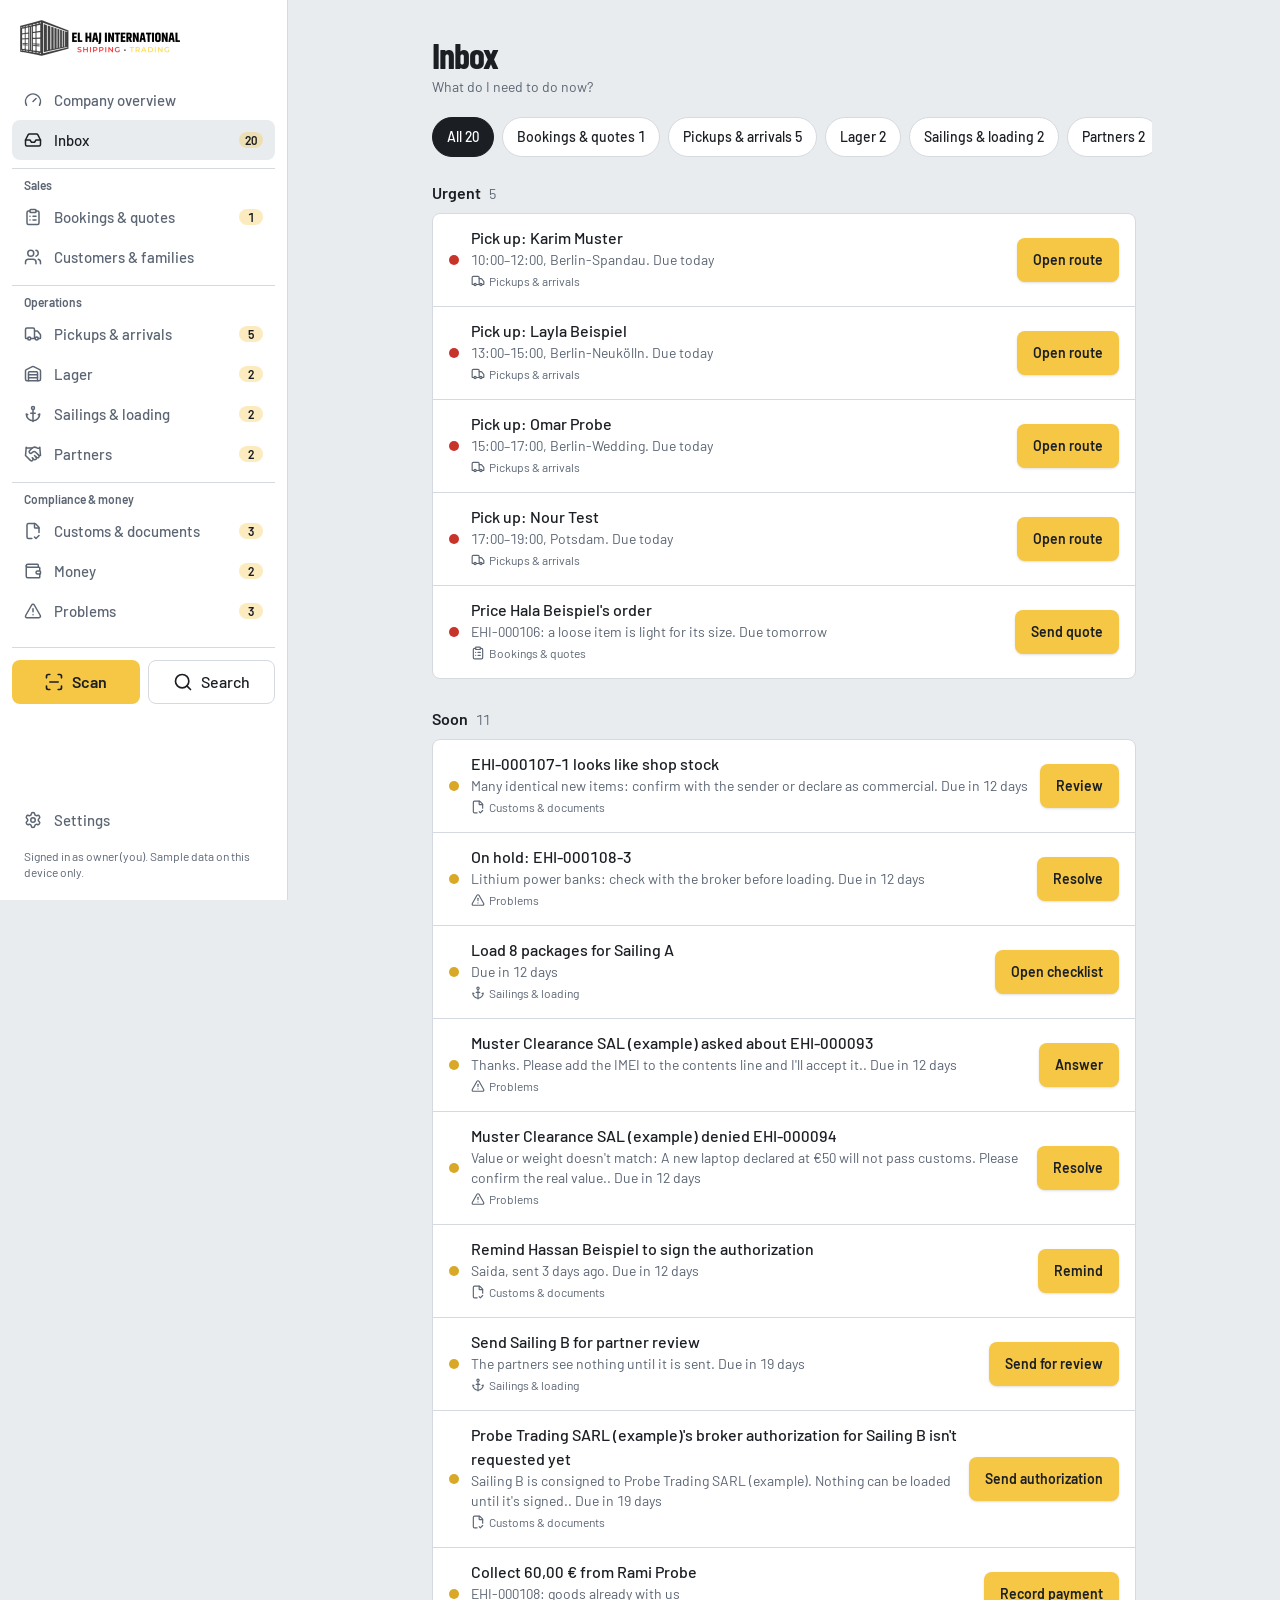
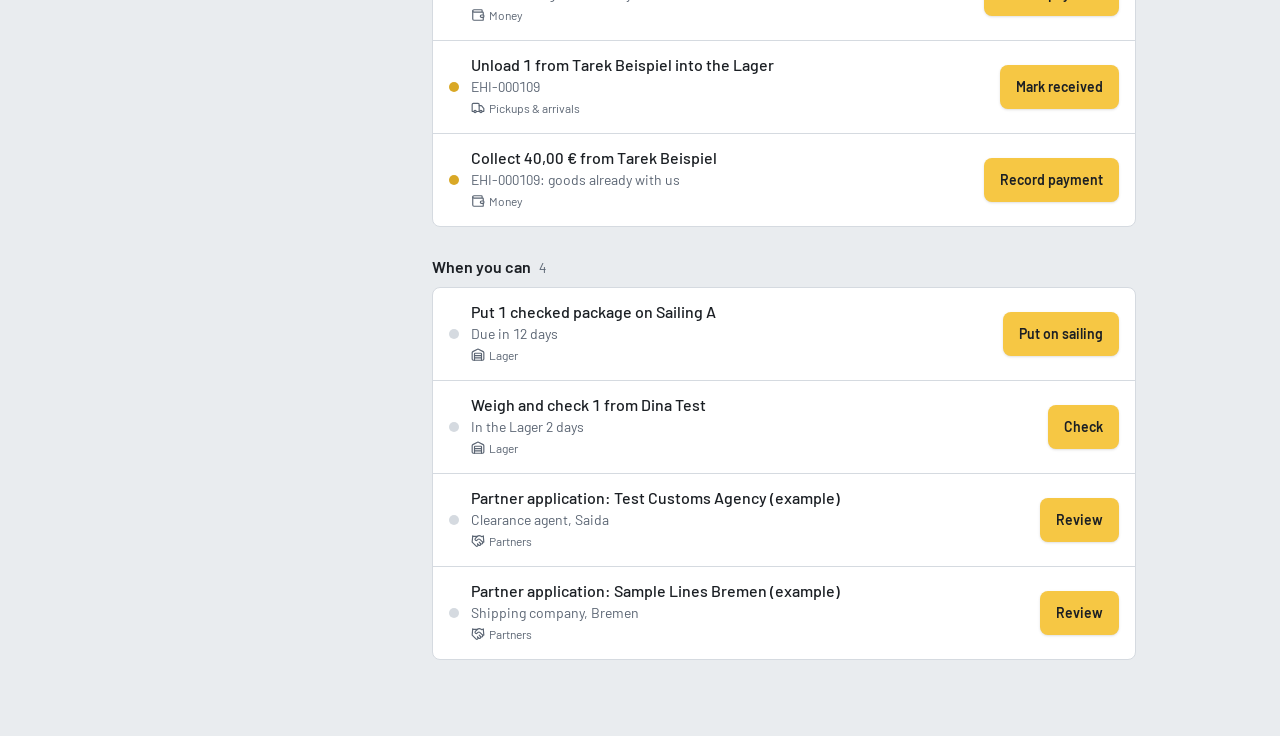
==== index.html @ d8e8bce8 "Demo build: owner app and partner portal (sample data)" ====
<!doctype html>
<html lang="en" dir="ltr">
  <head>
    <meta charset="UTF-8" />
    <meta name="viewport" content="width=device-width, initial-scale=1.0, viewport-fit=cover" />
    <meta name="theme-color" content="#E9ECEF" media="(prefers-color-scheme: light)" />
    <meta name="theme-color" content="#0B1220" media="(prefers-color-scheme: dark)" />
    <link rel="icon" type="image/webp" href="./logo-icon.webp" />
    <title>El Haj — Operations</title>
    <script type="module" crossorigin src="./assets/main-BtuXA7Lp.js"></script>
    <link rel="modulepreload" crossorigin href="./assets/TipBox-3A9NHaC2.js">
    <link rel="stylesheet" crossorigin href="./assets/TipBox-BIeC2spY.css">
  </head>
  <body>
    <div id="root"></div>
  </body>
</html>
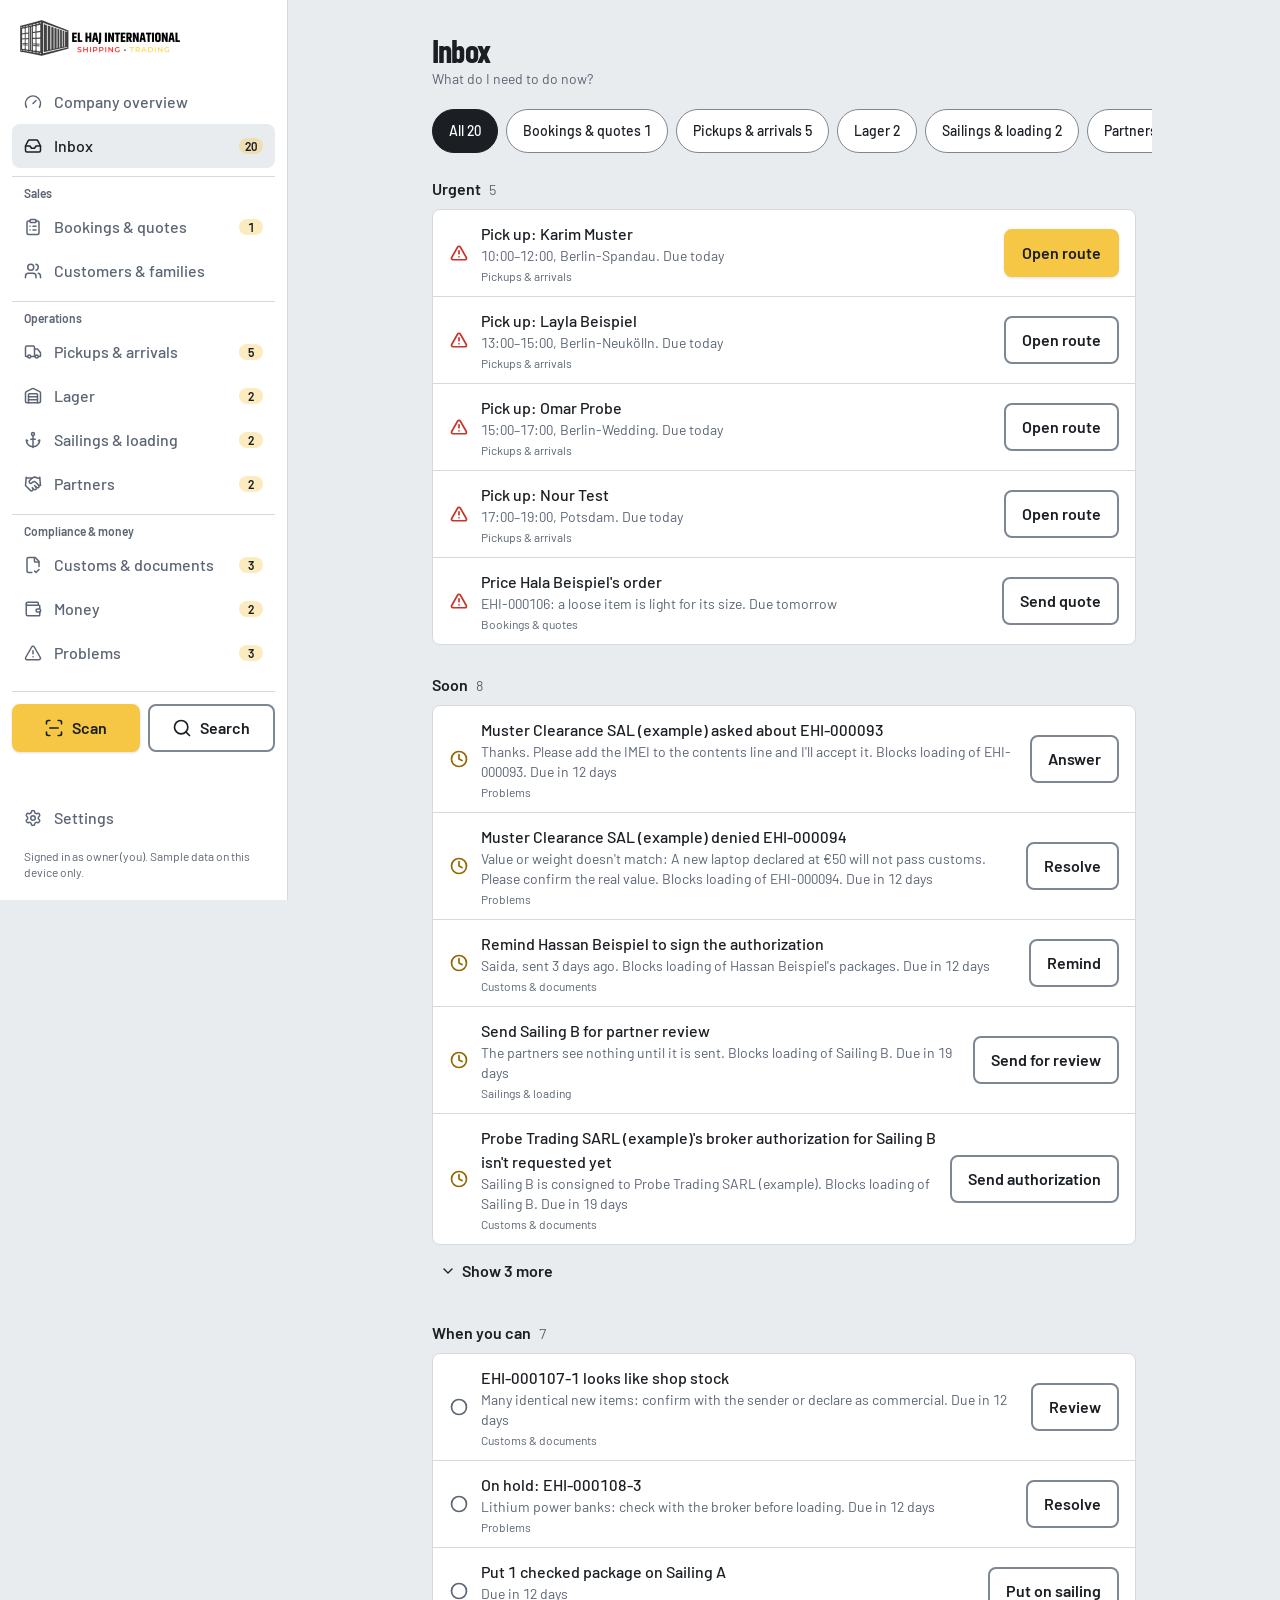
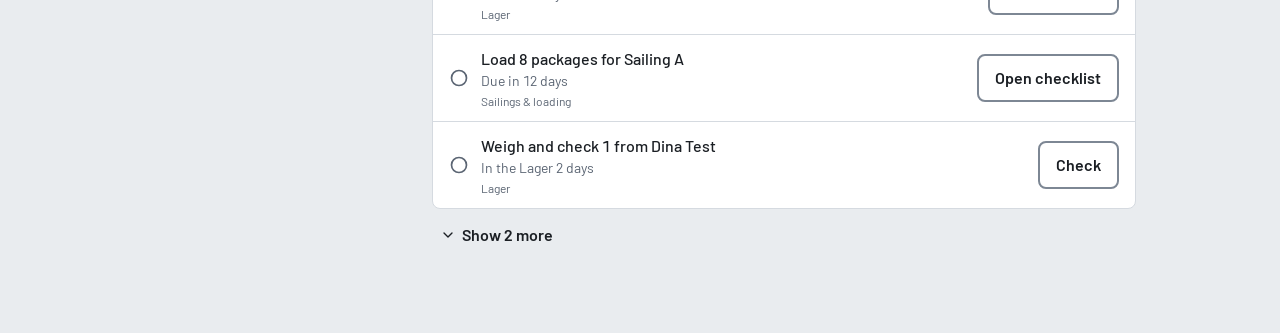
==== commit f8e4b4ab: "Update demo: UX audit fixes Co-Authored-By: Claude Opus 5.5 <noreply@anthropic.com>" ====
--- a/index.html
+++ b/index.html
@@ -7,9 +7,9 @@
     <meta name="theme-color" content="#0B1220" media="(prefers-color-scheme: dark)" />
     <link rel="icon" type="image/webp" href="./logo-icon.webp" />
     <title>El Haj — Operations</title>
-    <script type="module" crossorigin src="./assets/main-BtuXA7Lp.js"></script>
-    <link rel="modulepreload" crossorigin href="./assets/TipBox-3A9NHaC2.js">
-    <link rel="stylesheet" crossorigin href="./assets/TipBox-BIeC2spY.css">
+    <script type="module" crossorigin src="./assets/main-izSfD45p.js"></script>
+    <link rel="modulepreload" crossorigin href="./assets/TipBox-B8ueUdKy.js">
+    <link rel="stylesheet" crossorigin href="./assets/TipBox-D2GKtRkZ.css">
   </head>
   <body>
     <div id="root"></div>
